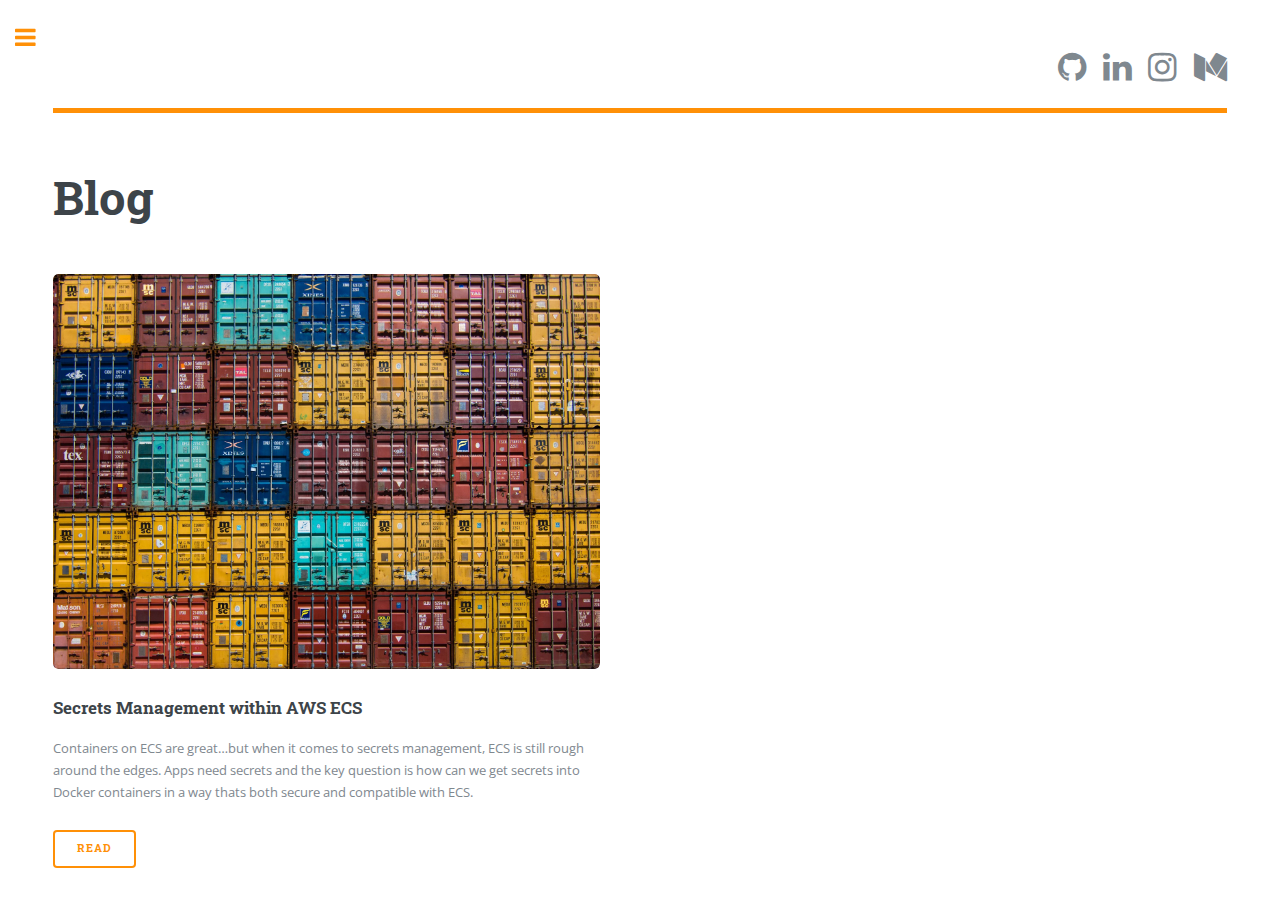
==== blog.html @ b543aa2d "New colour, new japan and albany images, need to improve experience section" ====
<!DOCTYPE HTML>

<html>
	<head>
		<title>Blog - Connor Beardsmore</title>
		<meta charset="utf-8" />
		<meta name="viewport" content="width=device-width, initial-scale=1, user-scalable=no" />
		<link rel="stylesheet" href="assets/css/main.css" />
	</head>
	<body class="is-preload">

		<!-- Wrapper -->
			<div id="wrapper">

				<!-- Main -->
					<div id="main">
						<div class="inner">

							<!-- Header -->
							<header id="header">
								<ul class="icons">
									<li><a href="https://github.com/cbeardsmore/" class="icon fa-github fa-2x"><span class="label">GitHub</span></a></li>
									<li><a href="https://www.linkedin.com/in/connorbeardsmore/" class="icon fa-linkedin fa-2x"><span class="label">LinkedIN</span></a></li>
									<li><a href="https://www.instagram.com/connorbeardsmore/" class="icon fa-instagram fa-2x"><span class="label">Instagram</span></a></li>
									<li><a href="https://medium.com/@cbeardsmore" class="icon fa-medium fa-2x"><span class="label">Medium</span></a></li>
								</ul>
							</header>

							<!-- Section -->
							<section>
								<header class="main">
									<h1>Blog</h1>
								</header>
								<div class="posts">
									<article>
										<a href="https://hackernoon.com/secrets-management-within-aws-ecs-1b6975819ccd" class="image"><img src="images/medium_ecs.jpeg" alt="" /></a>
										<h3 >Secrets Management within AWS ECS</h3>
										<p>
											Containers on ECS are great…but when it comes to secrets management, ECS is still rough around the edges. Apps need secrets and the key question is how can we get secrets into Docker containers in a way thats both secure and compatible with ECS.
										</p>
										<ul class="actions">
											<li><a href="https://hackernoon.com/secrets-management-within-aws-ecs-1b6975819ccd" class="button">Read</a></li>
										</ul>
									</article>
								</div>
							</section>
						</div>
					</div>

			<!-- Sidebar -->
					<div id="sidebar">
						<div class="inner">

							<!-- Menu -->
								<nav id="menu">
									<header class="major">
										<h2>Menu</h2>
									</header>
									<ul>
										<li><a href="index.html">Homepage</a></li>
										<li><a href="projects.html">Projects</a></li>
										<li><a href="blog.html">Blog</a></li>
								</nav>

							<!-- Section -->
								<section>
									<header class="major">
										<h2>Japan 2016</h2>
									</header>
									<div class="mini-posts">
										<article>
											<a class="image"><img src="images/japan1.jpg" alt="" /></a>
											<p><strong>嵐山、京都 </strong> <br/>Arashiyama, Kyoto</p>
										</article>
										<article>
											<a class="image"><img src="images/japan3.jpg" alt="" /></a>
											<p><strong>秋葉原、東京 </strong> <br/>Akihabara, Tokyo</p>
										</article>
										<article>
											<a class="image"><img src="images/japan2.jpg" alt="" /></a>
											<p><strong>八方尾根、白馬</strong><br/>Happo One, Hakuba</p>
										</article>
									</div>
								</section>

							<!-- Section -->
								<section>
									<header class="major">
										<h2>Get in touch</h2>
									</header>
									<ul class="contact">
										<li class="fa-envelope-o"><a href="mailto:connor.beardsmore@gmail.com">connor.beardsmore@gmail.com</a></li>
										<li class="fa-facebook-square"><a href="https://www.facebook.com/connor.beardsmore.18">connor.beardsmore.18</a></li>
									</ul>
								</section>
						</div>
					</div>
			</div>
		<!-- Scripts -->
			<script src="assets/js/jquery.min.js"></script>
			<script src="assets/js/browser.min.js"></script>
			<script src="assets/js/breakpoints.min.js"></script>
			<script src="assets/js/util.js"></script>
			<script src="assets/js/main.js"></script>

	</body>
</html>
---- assets/css/main.css ----
@import url(font-awesome.min.css);
@import url("https://fonts.googleapis.com/css?family=Open+Sans:400,600,400italic,600italic|Roboto+Slab:400,700");

html, body, div, span, applet, object,
iframe, h1, h2, h3, h4, h5, h6, p, blockquote,
pre, a, abbr, acronym, address, big, cite,
code, del, dfn, em, img, ins, kbd, q, s, samp,
small, strike, strong, sub, sup, tt, var, b,
u, i, center, dl, dt, dd, ol, ul, li, fieldset,
form, label, legend, table, caption, tbody,
tfoot, thead, tr, th, td, article, aside,
canvas, details, embed, figure, figcaption,
footer, header, hgroup, menu, nav, output, ruby,
section, summary, time, mark, audio, video {
	margin: 0;
	padding: 0;
	border: 0;
	font-size: 100%;
	font: inherit;
	vertical-align: baseline;}

article, aside, details, figcaption, figure,
footer, header, hgroup, menu, nav, section {
	display: block;}

body {
	line-height: 1;
}

ol, ul {
	list-style: none;
}

blockquote, q {
	quotes: none;
}

	blockquote:before, blockquote:after, q:before, q:after {
		content: '';
		content: none;
	}

table {
	border-collapse: collapse;
	border-spacing: 0;
}

body {
	-webkit-text-size-adjust: none;
}

mark {
	background-color: transparent;
	color: inherit;
}

input::-moz-focus-inner {
	border: 0;
	padding: 0;
}

input, select, textarea {
	-moz-appearance: none;
	-webkit-appearance: none;
	-ms-appearance: none;
	appearance: none;
}

/* Basic */

	@-ms-viewport {
		width: device-width;
	}

	body {
		-ms-overflow-style: scrollbar;
	}

	@media screen and (max-width: 480px) {

		html, body {
			min-width: 320px;
		}

	}

	html {
		box-sizing: border-box;
	}

	*, *:before, *:after {
		box-sizing: inherit;
	}

	body {
		background: #ffffff;
	}

		body.is-preload *, body.is-preload *:before, body.is-preload *:after, body.is-resizing *, body.is-resizing *:before, body.is-resizing *:after {
			-moz-animation: none !important;
			-webkit-animation: none !important;
			-ms-animation: none !important;
			animation: none !important;
			-moz-transition: none !important;
			-webkit-transition: none !important;
			-ms-transition: none !important;
			transition: none !important;
		}

/* Type */

	body, input, select, textarea {
		color: #7f888f;
		font-family: "Open Sans", sans-serif;
		font-size: 13pt;
		font-weight: 400;
		line-height: 1.65;
	}

		@media screen and (max-width: 1680px) {

			body, input, select, textarea {
				font-size: 11pt;
			}

		}

		@media screen and (max-width: 1280px) {

			body, input, select, textarea {
				font-size: 10pt;
			}

		}

		@media screen and (max-width: 360px) {

			body, input, select, textarea {
				font-size: 9pt;
			}

		}

	a {
		-moz-transition: color 0.2s ease-in-out, border-bottom-color 0.2s ease-in-out;
		-webkit-transition: color 0.2s ease-in-out, border-bottom-color 0.2s ease-in-out;
		-ms-transition: color 0.2s ease-in-out, border-bottom-color 0.2s ease-in-out;
		transition: color 0.2s ease-in-out, border-bottom-color 0.2s ease-in-out;
		border-bottom: dotted 1px;
		color: #ff9007;
		text-decoration: none;
	}

		a:hover {
			border-bottom-color: #ff9007;
			color: #ff9007 !important;
		}

			a:hover strong {
				color: inherit;
			}

	strong, b {
		color: #3d4449;
		font-weight: 600;
	}

	em, i {
		font-style: italic;
	}

	p {
		margin: 0 0 2em 0;
	}

	h1, h2, h3, h4, h5, h6 {
		color: #3d4449;
		font-family: "Roboto Slab", serif;
		font-weight: 700;
		line-height: 1.5;
		margin: 0 0 1em 0;
	}

		h1 a, h2 a, h3 a, h4 a, h5 a, h6 a {
			color: inherit;
			text-decoration: none;
			border-bottom: 0;
		}

	h1 {
		font-size: 4em;
		margin: 0 0 0.5em 0;
		line-height: 1.3;
	}

	h2 {
		font-size: 1.75em;
	}

	h3 {
		font-size: 1.25em;
	}

	h4 {
		font-size: 1.1em;
	}

	h5 {
		font-size: 0.9em;
	}

	h6 {
		font-size: 0.7em;
	}

	@media screen and (max-width: 1680px) {

		h1 {
			font-size: 3.5em;
		}

	}

	@media screen and (max-width: 980px) {

		h1 {
			font-size: 3.25em;
		}

	}

	@media screen and (max-width: 736px) {

		h1 {
			font-size: 2em;
			line-height: 1.4;
		}

		h2 {
			font-size: 1.5em;
		}

	}

	sub {
		font-size: 0.8em;
		position: relative;
		top: 0.5em;
	}

	sup {
		font-size: 0.8em;
		position: relative;
		top: -0.5em;
	}

	blockquote {
		border-left: solid 3px rgba(210, 215, 217, 0.75);
		font-style: italic;
		margin: 0 0 2em 0;
		padding: 0.5em 0 0.5em 2em;
	}

	code {
		background: rgba(230, 235, 237, 0.25);
		border-radius: 0.375em;
		border: solid 1px rgba(210, 215, 217, 0.75);
		font-family: "Courier New", monospace;
		font-size: 0.9em;
		margin: 0 0.25em;
		padding: 0.25em 0.65em;
	}

	pre {
		-webkit-overflow-scrolling: touch;
		font-family: "Courier New", monospace;
		font-size: 0.9em;
		margin: 0 0 2em 0;
	}

		pre code {
			display: block;
			line-height: 1.75;
			padding: 1em 1.5em;
			overflow-x: auto;
		}

	hr {
		border: 0;
		border-bottom: solid 1px rgba(210, 215, 217, 0.75);
		margin: 2em 0;
	}

		hr.major {
			margin: 3em 0;
		}

	.align-left {
		text-align: left;
	}

	.align-center {
		text-align: center;
	}

	.align-right {
		text-align: right;
	}

/* Row */

	.row {
		display: flex;
		flex-wrap: wrap;
		box-sizing: border-box;
		align-items: stretch;
	}

		.row > * {
			box-sizing: border-box;
		}

		.row.gtr-uniform > * > :last-child {
			margin-bottom: 0;
		}

		.row.aln-left {
			justify-content: flex-start;
		}

		.row.aln-center {
			justify-content: center;
		}

		.row.aln-right {
			justify-content: flex-end;
		}

		.row.aln-top {
			align-items: flex-start;
		}

		.row.aln-middle {
			align-items: center;
		}

		.row.aln-bottom {
			align-items: flex-end;
		}

		.row > .imp {
			order: -1;
		}

		.row > .col-1 {
			width: 8.3333333333%;
		}

		.row > .off-1 {
			margin-left: 8.3333333333%;
		}

		.row > .col-2 {
			width: 16.6666666667%;
		}

		.row > .off-2 {
			margin-left: 16.6666666667%;
		}

		.row > .col-3 {
			width: 25%;
		}

		.row > .off-3 {
			margin-left: 25%;
		}

		.row > .col-4 {
			width: 33.3333333333%;
		}

		.row > .off-4 {
			margin-left: 33.3333333333%;
		}

		.row > .col-5 {
			width: 41.6666666667%;
		}

		.row > .off-5 {
			margin-left: 41.6666666667%;
		}

		.row > .col-6 {
			width: 50%;
		}

		.row > .off-6 {
			margin-left: 50%;
		}

		.row > .col-7 {
			width: 58.3333333333%;
		}

		.row > .off-7 {
			margin-left: 58.3333333333%;
		}

		.row > .col-8 {
			width: 66.6666666667%;
		}

		.row > .off-8 {
			margin-left: 66.6666666667%;
		}

		.row > .col-9 {
			width: 75%;
		}

		.row > .off-9 {
			margin-left: 75%;
		}

		.row > .col-10 {
			width: 83.3333333333%;
		}

		.row > .off-10 {
			margin-left: 83.3333333333%;
		}

		.row > .col-11 {
			width: 91.6666666667%;
		}

		.row > .off-11 {
			margin-left: 91.6666666667%;
		}

		.row > .col-12 {
			width: 100%;
		}

		.row > .off-12 {
			margin-left: 100%;
		}

		.row.gtr-0 {
			margin-top: 0;
			margin-left: 0em;
		}

			.row.gtr-0 > * {
				padding: 0 0 0 0em;
			}

			.row.gtr-0.gtr-uniform {
				margin-top: 0em;
			}

				.row.gtr-0.gtr-uniform > * {
					padding-top: 0em;
				}

		.row.gtr-25 {
			margin-top: 0;
			margin-left: -0.375em;
		}

			.row.gtr-25 > * {
				padding: 0 0 0 0.375em;
			}

			.row.gtr-25.gtr-uniform {
				margin-top: -0.375em;
			}

				.row.gtr-25.gtr-uniform > * {
					padding-top: 0.375em;
				}

		.row.gtr-50 {
			margin-top: 0;
			margin-left: -0.75em;
		}

			.row.gtr-50 > * {
				padding: 0 0 0 0.75em;
			}

			.row.gtr-50.gtr-uniform {
				margin-top: -0.75em;
			}

				.row.gtr-50.gtr-uniform > * {
					padding-top: 0.75em;
				}

		.row {
			margin-top: 0;
			margin-left: -1.5em;
		}

			.row > * {
				padding: 0 0 0 1.5em;
			}

			.row.gtr-uniform {
				margin-top: -1.5em;
			}

				.row.gtr-uniform > * {
					padding-top: 1.5em;
				}

		.row.gtr-150 {
			margin-top: 0;
			margin-left: -2.25em;
		}

			.row.gtr-150 > * {
				padding: 0 0 0 2.25em;
			}

			.row.gtr-150.gtr-uniform {
				margin-top: -2.25em;
			}

				.row.gtr-150.gtr-uniform > * {
					padding-top: 2.25em;
				}

		.row.gtr-200 {
			margin-top: 0;
			margin-left: -3em;
		}

			.row.gtr-200 > * {
				padding: 0 0 0 3em;
			}

			.row.gtr-200.gtr-uniform {
				margin-top: -3em;
			}

				.row.gtr-200.gtr-uniform > * {
					padding-top: 3em;
				}

		@media screen and (max-width: 1680px) {

			.row {
				display: flex;
				flex-wrap: wrap;
				box-sizing: border-box;
				align-items: stretch;
			}

				.row > * {
					box-sizing: border-box;
				}

				.row.gtr-uniform > * > :last-child {
					margin-bottom: 0;
				}

				.row.aln-left {
					justify-content: flex-start;
				}

				.row.aln-center {
					justify-content: center;
				}

				.row.aln-right {
					justify-content: flex-end;
				}

				.row.aln-top {
					align-items: flex-start;
				}

				.row.aln-middle {
					align-items: center;
				}

				.row.aln-bottom {
					align-items: flex-end;
				}

				.row > .imp-xlarge {
					order: -1;
				}

				.row > .col-1-xlarge {
					width: 8.3333333333%;
				}

				.row > .off-1-xlarge {
					margin-left: 8.3333333333%;
				}

				.row > .col-2-xlarge {
					width: 16.6666666667%;
				}

				.row > .off-2-xlarge {
					margin-left: 16.6666666667%;
				}

				.row > .col-3-xlarge {
					width: 25%;
				}

				.row > .off-3-xlarge {
					margin-left: 25%;
				}

				.row > .col-4-xlarge {
					width: 33.3333333333%;
				}

				.row > .off-4-xlarge {
					margin-left: 33.3333333333%;
				}

				.row > .col-5-xlarge {
					width: 41.6666666667%;
				}

				.row > .off-5-xlarge {
					margin-left: 41.6666666667%;
				}

				.row > .col-6-xlarge {
					width: 50%;
				}

				.row > .off-6-xlarge {
					margin-left: 50%;
				}

				.row > .col-7-xlarge {
					width: 58.3333333333%;
				}

				.row > .off-7-xlarge {
					margin-left: 58.3333333333%;
				}

				.row > .col-8-xlarge {
					width: 66.6666666667%;
				}

				.row > .off-8-xlarge {
					margin-left: 66.6666666667%;
				}

				.row > .col-9-xlarge {
					width: 75%;
				}

				.row > .off-9-xlarge {
					margin-left: 75%;
				}

				.row > .col-10-xlarge {
					width: 83.3333333333%;
				}

				.row > .off-10-xlarge {
					margin-left: 83.3333333333%;
				}

				.row > .col-11-xlarge {
					width: 91.6666666667%;
				}

				.row > .off-11-xlarge {
					margin-left: 91.6666666667%;
				}

				.row > .col-12-xlarge {
					width: 100%;
				}

				.row > .off-12-xlarge {
					margin-left: 100%;
				}

				.row.gtr-0 {
					margin-top: 0;
					margin-left: 0em;
				}

					.row.gtr-0 > * {
						padding: 0 0 0 0em;
					}

					.row.gtr-0.gtr-uniform {
						margin-top: 0em;
					}

						.row.gtr-0.gtr-uniform > * {
							padding-top: 0em;
						}

				.row.gtr-25 {
					margin-top: 0;
					margin-left: -0.375em;
				}

					.row.gtr-25 > * {
						padding: 0 0 0 0.375em;
					}

					.row.gtr-25.gtr-uniform {
						margin-top: -0.375em;
					}

						.row.gtr-25.gtr-uniform > * {
							padding-top: 0.375em;
						}

				.row.gtr-50 {
					margin-top: 0;
					margin-left: -0.75em;
				}

					.row.gtr-50 > * {
						padding: 0 0 0 0.75em;
					}

					.row.gtr-50.gtr-uniform {
						margin-top: -0.75em;
					}

						.row.gtr-50.gtr-uniform > * {
							padding-top: 0.75em;
						}

				.row {
					margin-top: 0;
					margin-left: -1.5em;
				}

					.row > * {
						padding: 0 0 0 1.5em;
					}

					.row.gtr-uniform {
						margin-top: -1.5em;
					}

						.row.gtr-uniform > * {
							padding-top: 1.5em;
						}

				.row.gtr-150 {
					margin-top: 0;
					margin-left: -2.25em;
				}

					.row.gtr-150 > * {
						padding: 0 0 0 2.25em;
					}

					.row.gtr-150.gtr-uniform {
						margin-top: -2.25em;
					}

						.row.gtr-150.gtr-uniform > * {
							padding-top: 2.25em;
						}

				.row.gtr-200 {
					margin-top: 0;
					margin-left: -3em;
				}

					.row.gtr-200 > * {
						padding: 0 0 0 3em;
					}

					.row.gtr-200.gtr-uniform {
						margin-top: -3em;
					}

						.row.gtr-200.gtr-uniform > * {
							padding-top: 3em;
						}

		}

		@media screen and (max-width: 1280px) {

			.row {
				display: flex;
				flex-wrap: wrap;
				box-sizing: border-box;
				align-items: stretch;
			}

				.row > * {
					box-sizing: border-box;
				}

				.row.gtr-uniform > * > :last-child {
					margin-bottom: 0;
				}

				.row.aln-left {
					justify-content: flex-start;
				}

				.row.aln-center {
					justify-content: center;
				}

				.row.aln-right {
					justify-content: flex-end;
				}

				.row.aln-top {
					align-items: flex-start;
				}

				.row.aln-middle {
					align-items: center;
				}

				.row.aln-bottom {
					align-items: flex-end;
				}

				.row > .imp-large {
					order: -1;
				}

				.row > .col-1-large {
					width: 8.3333333333%;
				}

				.row > .off-1-large {
					margin-left: 8.3333333333%;
				}

				.row > .col-2-large {
					width: 16.6666666667%;
				}

				.row > .off-2-large {
					margin-left: 16.6666666667%;
				}

				.row > .col-3-large {
					width: 25%;
				}

				.row > .off-3-large {
					margin-left: 25%;
				}

				.row > .col-4-large {
					width: 33.3333333333%;
				}

				.row > .off-4-large {
					margin-left: 33.3333333333%;
				}

				.row > .col-5-large {
					width: 41.6666666667%;
				}

				.row > .off-5-large {
					margin-left: 41.6666666667%;
				}

				.row > .col-6-large {
					width: 50%;
				}

				.row > .off-6-large {
					margin-left: 50%;
				}

				.row > .col-7-large {
					width: 58.3333333333%;
				}

				.row > .off-7-large {
					margin-left: 58.3333333333%;
				}

				.row > .col-8-large {
					width: 66.6666666667%;
				}

				.row > .off-8-large {
					margin-left: 66.6666666667%;
				}

				.row > .col-9-large {
					width: 75%;
				}

				.row > .off-9-large {
					margin-left: 75%;
				}

				.row > .col-10-large {
					width: 83.3333333333%;
				}

				.row > .off-10-large {
					margin-left: 83.3333333333%;
				}

				.row > .col-11-large {
					width: 91.6666666667%;
				}

				.row > .off-11-large {
					margin-left: 91.6666666667%;
				}

				.row > .col-12-large {
					width: 100%;
				}

				.row > .off-12-large {
					margin-left: 100%;
				}

				.row.gtr-0 {
					margin-top: 0;
					margin-left: 0em;
				}

					.row.gtr-0 > * {
						padding: 0 0 0 0em;
					}

					.row.gtr-0.gtr-uniform {
						margin-top: 0em;
					}

						.row.gtr-0.gtr-uniform > * {
							padding-top: 0em;
						}

				.row.gtr-25 {
					margin-top: 0;
					margin-left: -0.375em;
				}

					.row.gtr-25 > * {
						padding: 0 0 0 0.375em;
					}

					.row.gtr-25.gtr-uniform {
						margin-top: -0.375em;
					}

						.row.gtr-25.gtr-uniform > * {
							padding-top: 0.375em;
						}

				.row.gtr-50 {
					margin-top: 0;
					margin-left: -0.75em;
				}

					.row.gtr-50 > * {
						padding: 0 0 0 0.75em;
					}

					.row.gtr-50.gtr-uniform {
						margin-top: -0.75em;
					}

						.row.gtr-50.gtr-uniform > * {
							padding-top: 0.75em;
						}

				.row {
					margin-top: 0;
					margin-left: -1.5em;
				}

					.row > * {
						padding: 0 0 0 1.5em;
					}

					.row.gtr-uniform {
						margin-top: -1.5em;
					}

						.row.gtr-uniform > * {
							padding-top: 1.5em;
						}

				.row.gtr-150 {
					margin-top: 0;
					margin-left: -2.25em;
				}

					.row.gtr-150 > * {
						padding: 0 0 0 2.25em;
					}

					.row.gtr-150.gtr-uniform {
						margin-top: -2.25em;
					}

						.row.gtr-150.gtr-uniform > * {
							padding-top: 2.25em;
						}

				.row.gtr-200 {
					margin-top: 0;
					margin-left: -3em;
				}

					.row.gtr-200 > * {
						padding: 0 0 0 3em;
					}

					.row.gtr-200.gtr-uniform {
						margin-top: -3em;
					}

						.row.gtr-200.gtr-uniform > * {
							padding-top: 3em;
						}

		}

		@media screen and (max-width: 980px) {

			.row {
				display: flex;
				flex-wrap: wrap;
				box-sizing: border-box;
				align-items: stretch;
			}

				.row > * {
					box-sizing: border-box;
				}

				.row.gtr-uniform > * > :last-child {
					margin-bottom: 0;
				}

				.row.aln-left {
					justify-content: flex-start;
				}

				.row.aln-center {
					justify-content: center;
				}

				.row.aln-right {
					justify-content: flex-end;
				}

				.row.aln-top {
					align-items: flex-start;
				}

				.row.aln-middle {
					align-items: center;
				}

				.row.aln-bottom {
					align-items: flex-end;
				}

				.row > .imp-medium {
					order: -1;
				}

				.row > .col-1-medium {
					width: 8.3333333333%;
				}

				.row > .off-1-medium {
					margin-left: 8.3333333333%;
				}

				.row > .col-2-medium {
					width: 16.6666666667%;
				}

				.row > .off-2-medium {
					margin-left: 16.6666666667%;
				}

				.row > .col-3-medium {
					width: 25%;
				}

				.row > .off-3-medium {
					margin-left: 25%;
				}

				.row > .col-4-medium {
					width: 33.3333333333%;
				}

				.row > .off-4-medium {
					margin-left: 33.3333333333%;
				}

				.row > .col-5-medium {
					width: 41.6666666667%;
				}

				.row > .off-5-medium {
					margin-left: 41.6666666667%;
				}

				.row > .col-6-medium {
					width: 50%;
				}

				.row > .off-6-medium {
					margin-left: 50%;
				}

				.row > .col-7-medium {
					width: 58.3333333333%;
				}

				.row > .off-7-medium {
					margin-left: 58.3333333333%;
				}

				.row > .col-8-medium {
					width: 66.6666666667%;
				}

				.row > .off-8-medium {
					margin-left: 66.6666666667%;
				}

				.row > .col-9-medium {
					width: 75%;
				}

				.row > .off-9-medium {
					margin-left: 75%;
				}

				.row > .col-10-medium {
					width: 83.3333333333%;
				}

				.row > .off-10-medium {
					margin-left: 83.3333333333%;
				}

				.row > .col-11-medium {
					width: 91.6666666667%;
				}

				.row > .off-11-medium {
					margin-left: 91.6666666667%;
				}

				.row > .col-12-medium {
					width: 100%;
				}

				.row > .off-12-medium {
					margin-left: 100%;
				}

				.row.gtr-0 {
					margin-top: 0;
					margin-left: 0em;
				}

					.row.gtr-0 > * {
						padding: 0 0 0 0em;
					}

					.row.gtr-0.gtr-uniform {
						margin-top: 0em;
					}

						.row.gtr-0.gtr-uniform > * {
							padding-top: 0em;
						}

				.row.gtr-25 {
					margin-top: 0;
					margin-left: -0.375em;
				}

					.row.gtr-25 > * {
						padding: 0 0 0 0.375em;
					}

					.row.gtr-25.gtr-uniform {
						margin-top: -0.375em;
					}

						.row.gtr-25.gtr-uniform > * {
							padding-top: 0.375em;
						}

				.row.gtr-50 {
					margin-top: 0;
					margin-left: -0.75em;
				}

					.row.gtr-50 > * {
						padding: 0 0 0 0.75em;
					}

					.row.gtr-50.gtr-uniform {
						margin-top: -0.75em;
					}

						.row.gtr-50.gtr-uniform > * {
							padding-top: 0.75em;
						}

				.row {
					margin-top: 0;
					margin-left: -1.5em;
				}

					.row > * {
						padding: 0 0 0 1.5em;
					}

					.row.gtr-uniform {
						margin-top: -1.5em;
					}

						.row.gtr-uniform > * {
							padding-top: 1.5em;
						}

				.row.gtr-150 {
					margin-top: 0;
					margin-left: -2.25em;
				}

					.row.gtr-150 > * {
						padding: 0 0 0 2.25em;
					}

					.row.gtr-150.gtr-uniform {
						margin-top: -2.25em;
					}

						.row.gtr-150.gtr-uniform > * {
							padding-top: 2.25em;
						}

				.row.gtr-200 {
					margin-top: 0;
					margin-left: -3em;
				}

					.row.gtr-200 > * {
						padding: 0 0 0 3em;
					}

					.row.gtr-200.gtr-uniform {
						margin-top: -3em;
					}

						.row.gtr-200.gtr-uniform > * {
							padding-top: 3em;
						}

		}

		@media screen and (max-width: 736px) {

			.row {
				display: flex;
				flex-wrap: wrap;
				box-sizing: border-box;
				align-items: stretch;
			}

				.row > * {
					box-sizing: border-box;
				}

				.row.gtr-uniform > * > :last-child {
					margin-bottom: 0;
				}

				.row.aln-left {
					justify-content: flex-start;
				}

				.row.aln-center {
					justify-content: center;
				}

				.row.aln-right {
					justify-content: flex-end;
				}

				.row.aln-top {
					align-items: flex-start;
				}

				.row.aln-middle {
					align-items: center;
				}

				.row.aln-bottom {
					align-items: flex-end;
				}

				.row > .imp-small {
					order: -1;
				}

				.row > .col-1-small {
					width: 8.3333333333%;
				}

				.row > .off-1-small {
					margin-left: 8.3333333333%;
				}

				.row > .col-2-small {
					width: 16.6666666667%;
				}

				.row > .off-2-small {
					margin-left: 16.6666666667%;
				}

				.row > .col-3-small {
					width: 25%;
				}

				.row > .off-3-small {
					margin-left: 25%;
				}

				.row > .col-4-small {
					width: 33.3333333333%;
				}

				.row > .off-4-small {
					margin-left: 33.3333333333%;
				}

				.row > .col-5-small {
					width: 41.6666666667%;
				}

				.row > .off-5-small {
					margin-left: 41.6666666667%;
				}

				.row > .col-6-small {
					width: 50%;
				}

				.row > .off-6-small {
					margin-left: 50%;
				}

				.row > .col-7-small {
					width: 58.3333333333%;
				}

				.row > .off-7-small {
					margin-left: 58.3333333333%;
				}

				.row > .col-8-small {
					width: 66.6666666667%;
				}

				.row > .off-8-small {
					margin-left: 66.6666666667%;
				}

				.row > .col-9-small {
					width: 75%;
				}

				.row > .off-9-small {
					margin-left: 75%;
				}

				.row > .col-10-small {
					width: 83.3333333333%;
				}

				.row > .off-10-small {
					margin-left: 83.3333333333%;
				}

				.row > .col-11-small {
					width: 91.6666666667%;
				}

				.row > .off-11-small {
					margin-left: 91.6666666667%;
				}

				.row > .col-12-small {
					width: 100%;
				}

				.row > .off-12-small {
					margin-left: 100%;
				}

				.row.gtr-0 {
					margin-top: 0;
					margin-left: 0em;
				}

					.row.gtr-0 > * {
						padding: 0 0 0 0em;
					}

					.row.gtr-0.gtr-uniform {
						margin-top: 0em;
					}

						.row.gtr-0.gtr-uniform > * {
							padding-top: 0em;
						}

				.row.gtr-25 {
					margin-top: 0;
					margin-left: -0.375em;
				}

					.row.gtr-25 > * {
						padding: 0 0 0 0.375em;
					}

					.row.gtr-25.gtr-uniform {
						margin-top: -0.375em;
					}

						.row.gtr-25.gtr-uniform > * {
							padding-top: 0.375em;
						}

				.row.gtr-50 {
					margin-top: 0;
					margin-left: -0.75em;
				}

					.row.gtr-50 > * {
						padding: 0 0 0 0.75em;
					}

					.row.gtr-50.gtr-uniform {
						margin-top: -0.75em;
					}

						.row.gtr-50.gtr-uniform > * {
							padding-top: 0.75em;
						}

				.row {
					margin-top: 0;
					margin-left: -1.5em;
				}

					.row > * {
						padding: 0 0 0 1.5em;
					}

					.row.gtr-uniform {
						margin-top: -1.5em;
					}

						.row.gtr-uniform > * {
							padding-top: 1.5em;
						}

				.row.gtr-150 {
					margin-top: 0;
					margin-left: -2.25em;
				}

					.row.gtr-150 > * {
						padding: 0 0 0 2.25em;
					}

					.row.gtr-150.gtr-uniform {
						margin-top: -2.25em;
					}

						.row.gtr-150.gtr-uniform > * {
							padding-top: 2.25em;
						}

				.row.gtr-200 {
					margin-top: 0;
					margin-left: -3em;
				}

					.row.gtr-200 > * {
						padding: 0 0 0 3em;
					}

					.row.gtr-200.gtr-uniform {
						margin-top: -3em;
					}

						.row.gtr-200.gtr-uniform > * {
							padding-top: 3em;
						}

		}

		@media screen and (max-width: 480px) {

			.row {
				display: flex;
				flex-wrap: wrap;
				box-sizing: border-box;
				align-items: stretch;
			}

				.row > * {
					box-sizing: border-box;
				}

				.row.gtr-uniform > * > :last-child {
					margin-bottom: 0;
				}

				.row.aln-left {
					justify-content: flex-start;
				}

				.row.aln-center {
					justify-content: center;
				}

				.row.aln-right {
					justify-content: flex-end;
				}

				.row.aln-top {
					align-items: flex-start;
				}

				.row.aln-middle {
					align-items: center;
				}

				.row.aln-bottom {
					align-items: flex-end;
				}

				.row > .imp-xsmall {
					order: -1;
				}

				.row > .col-1-xsmall {
					width: 8.3333333333%;
				}

				.row > .off-1-xsmall {
					margin-left: 8.3333333333%;
				}

				.row > .col-2-xsmall {
					width: 16.6666666667%;
				}

				.row > .off-2-xsmall {
					margin-left: 16.6666666667%;
				}

				.row > .col-3-xsmall {
					width: 25%;
				}

				.row > .off-3-xsmall {
					margin-left: 25%;
				}

				.row > .col-4-xsmall {
					width: 33.3333333333%;
				}

				.row > .off-4-xsmall {
					margin-left: 33.3333333333%;
				}

				.row > .col-5-xsmall {
					width: 41.6666666667%;
				}

				.row > .off-5-xsmall {
					margin-left: 41.6666666667%;
				}

				.row > .col-6-xsmall {
					width: 50%;
				}

				.row > .off-6-xsmall {
					margin-left: 50%;
				}

				.row > .col-7-xsmall {
					width: 58.3333333333%;
				}

				.row > .off-7-xsmall {
					margin-left: 58.3333333333%;
				}

				.row > .col-8-xsmall {
					width: 66.6666666667%;
				}

				.row > .off-8-xsmall {
					margin-left: 66.6666666667%;
				}

				.row > .col-9-xsmall {
					width: 75%;
				}

				.row > .off-9-xsmall {
					margin-left: 75%;
				}

				.row > .col-10-xsmall {
					width: 83.3333333333%;
				}

				.row > .off-10-xsmall {
					margin-left: 83.3333333333%;
				}

				.row > .col-11-xsmall {
					width: 91.6666666667%;
				}

				.row > .off-11-xsmall {
					margin-left: 91.6666666667%;
				}

				.row > .col-12-xsmall {
					width: 100%;
				}

				.row > .off-12-xsmall {
					margin-left: 100%;
				}

				.row.gtr-0 {
					margin-top: 0;
					margin-left: 0em;
				}

					.row.gtr-0 > * {
						padding: 0 0 0 0em;
					}

					.row.gtr-0.gtr-uniform {
						margin-top: 0em;
					}

						.row.gtr-0.gtr-uniform > * {
							padding-top: 0em;
						}

				.row.gtr-25 {
					margin-top: 0;
					margin-left: -0.375em;
				}

					.row.gtr-25 > * {
						padding: 0 0 0 0.375em;
					}

					.row.gtr-25.gtr-uniform {
						margin-top: -0.375em;
					}

						.row.gtr-25.gtr-uniform > * {
							padding-top: 0.375em;
						}

				.row.gtr-50 {
					margin-top: 0;
					margin-left: -0.75em;
				}

					.row.gtr-50 > * {
						padding: 0 0 0 0.75em;
					}

					.row.gtr-50.gtr-uniform {
						margin-top: -0.75em;
					}

						.row.gtr-50.gtr-uniform > * {
							padding-top: 0.75em;
						}

				.row {
					margin-top: 0;
					margin-left: -1.5em;
				}

					.row > * {
						padding: 0 0 0 1.5em;
					}

					.row.gtr-uniform {
						margin-top: -1.5em;
					}

						.row.gtr-uniform > * {
							padding-top: 1.5em;
						}

				.row.gtr-150 {
					margin-top: 0;
					margin-left: -2.25em;
				}

					.row.gtr-150 > * {
						padding: 0 0 0 2.25em;
					}

					.row.gtr-150.gtr-uniform {
						margin-top: -2.25em;
					}

						.row.gtr-150.gtr-uniform > * {
							padding-top: 2.25em;
						}

				.row.gtr-200 {
					margin-top: 0;
					margin-left: -3em;
				}

					.row.gtr-200 > * {
						padding: 0 0 0 3em;
					}

					.row.gtr-200.gtr-uniform {
						margin-top: -3em;
					}

						.row.gtr-200.gtr-uniform > * {
							padding-top: 3em;
						}

		}

/* Section/Article */

	section.special, article.special {
		text-align: center;
	}

	header p {
		font-family: "Roboto Slab", serif;
		font-size: 1em;
		font-weight: 400;
		letter-spacing: 0.075em;
		margin-top: -0.5em;
		text-transform: uppercase;
	}

	header.major > :last-child {
		border-bottom: solid 3px #ff9007;
		display: inline-block;
		margin: 0 0 2em 0;
		padding: 0 0.75em 0.5em 0;
	}

	header.main > :last-child {
		margin: 0 0 1em 0;
	}

/* Box */

	.box {
		border-radius: 0.375em;
		border: solid 1px rgba(210, 215, 217, 0.75);
		margin-bottom: 2em;
		padding: 1.5em;
	}

		.box > :last-child,
		.box > :last-child > :last-child,
		.box > :last-child > :last-child > :last-child {
			margin-bottom: 0;
		}

		.box.alt {
			border: 0;
			border-radius: 0;
			padding: 0;
		}

/* Icon */

	.icon {
		text-decoration: none;
		border-bottom: none;
		position: relative;
	}

		.icon:before {
			-moz-osx-font-smoothing: grayscale;
			-webkit-font-smoothing: antialiased;
			font-family: FontAwesome;
			font-style: normal;
			font-weight: normal;
			text-transform: none !important;
		}

		.icon > .label {
			display: none;
		}

/* Image */

	.image {
		border-radius: 0.375em;
		border: 0;
		display: inline-block;
		position: relative;
	}

		.image img {
			border-radius: 0.375em;
			display: block;
		}

		.image.left, .image.right {
			max-width: 40%;
		}

			.image.left img, .image.right img {
				width: 100%;
			}

		.image.left {
			float: left;
			padding: 0 1.5em 1em 0;
			top: 0.25em;
		}

		.image.right {
			float: right;
			padding: 0 0 1em 1.5em;
			top: 0.25em;
		}

		.image.fit {
			display: block;
			margin: 0 0 2em 0;
			width: 100%;
		}

			.image.fit img {
				width: 100%;
			}

		.image.main {
			display: block;
			margin: 0 0 3em 0;
			width: 100%;
		}

			.image.main img {
				width: 100%;
			}

	a.image {
		overflow: hidden;
	}

		a.image img {
			-moz-transition: -moz-transform 0.2s ease;
			-webkit-transition: -webkit-transform 0.2s ease;
			-ms-transition: -ms-transform 0.2s ease;
			transition: transform 0.2s ease;
		}

		a.image:hover img {
			-moz-transform: scale(1.075);
			-webkit-transform: scale(1.075);
			-ms-transform: scale(1.075);
			transform: scale(1.075);
		}

/* List */

	ol {
		list-style: decimal;
		margin: 0 0 2em 0;
		padding-left: 1.25em;
	}

		ol li {
			padding-left: 0.25em;
		}

	ul {
		list-style: disc;
		margin: 0 0 2em 0;
		padding-left: 1em;
	}

		ul li {
			padding-left: 0.5em;
		}

		ul.alt {
			list-style: none;
			padding-left: 0;
		}

			ul.alt li {
				border-top: solid 1px rgba(210, 215, 217, 0.75);
				padding: 0.5em 0;
			}

				ul.alt li:first-child {
					border-top: 0;
					padding-top: 0;
				}

	dl {
		margin: 0 0 2em 0;
	}

		dl dt {
			display: block;
			font-weight: 600;
			margin: 0 0 1em 0;
		}

		dl dd {
			margin-left: 2em;
		}

/* Actions */

	ul.actions {
		display: -moz-flex;
		display: -webkit-flex;
		display: -ms-flex;
		display: flex;
		cursor: default;
		list-style: none;
		margin-left: -1em;
		padding-left: 0;
	}

		ul.actions li {
			padding: 0 0 0 1em;
			vertical-align: middle;
		}

		ul.actions.special {
			-moz-justify-content: center;
			-webkit-justify-content: center;
			-ms-justify-content: center;
			justify-content: center;
			width: 100%;
			margin-left: 0;
		}

			ul.actions.special li:first-child {
				padding-left: 0;
			}

		ul.actions.stacked {
			-moz-flex-direction: column;
			-webkit-flex-direction: column;
			-ms-flex-direction: column;
			flex-direction: column;
			margin-left: 0;
		}

			ul.actions.stacked li {
				padding: 1.3em 0 0 0;
			}

				ul.actions.stacked li:first-child {
					padding-top: 0;
				}

		ul.actions.fit {
			width: calc(100% + 1em);
		}

			ul.actions.fit li {
				-moz-flex-grow: 1;
				-webkit-flex-grow: 1;
				-ms-flex-grow: 1;
				flex-grow: 1;
				-moz-flex-shrink: 1;
				-webkit-flex-shrink: 1;
				-ms-flex-shrink: 1;
				flex-shrink: 1;
				width: 100%;
			}

				ul.actions.fit li > * {
					width: 100%;
				}

			ul.actions.fit.stacked {
				width: 100%;
			}

/* Icons */

	ul.icons {
		cursor: default;
		list-style: none;
		padding-left: 0;
	}

		ul.icons li {
			display: inline-block;
			padding: 0 1em 0 0;
		}

			ul.icons li:last-child {
				padding-right: 0;
			}

			ul.icons li .icon {
				color: inherit;
			}

				ul.icons li .icon:before {
					font-size: 1.25em;
				}

/* Contact */

	ul.contact {
		list-style: none;
		padding: 0;
	}

		ul.contact li {
			text-decoration: none;
			border-top: solid 1px rgba(210, 215, 217, 0.75);
			margin: 1.5em 0 0 0;
			padding: 1.5em 0 0 3em;
			position: relative;
		}

			ul.contact li:before {
				-moz-osx-font-smoothing: grayscale;
				-webkit-font-smoothing: antialiased;
				font-family: FontAwesome;
				font-style: normal;
				font-weight: normal;
				text-transform: none !important;
			}

			ul.contact li:before {
				color: #ff9007;
				display: inline-block;
				font-size: 1.5em;
				height: 1.125em;
				left: 0;
				line-height: 1.125em;
				position: absolute;
				text-align: center;
				top: 1em;
				width: 1.5em;
			}

			ul.contact li:first-child {
				border-top: 0;
				margin-top: 0;
				padding-top: 0;
			}

				ul.contact li:first-child:before {
					top: 0;
				}

			ul.contact li a {
				color: inherit;
			}

/* Pagination */

	ul.pagination {
		cursor: default;
		list-style: none;
		padding-left: 0;
	}

		ul.pagination li {
			display: inline-block;
			padding-left: 0;
			vertical-align: middle;
		}

			ul.pagination li > .page {
				-moz-transition: background-color 0.2s ease-in-out, color 0.2s ease-in-out;
				-webkit-transition: background-color 0.2s ease-in-out, color 0.2s ease-in-out;
				-ms-transition: background-color 0.2s ease-in-out, color 0.2s ease-in-out;
				transition: background-color 0.2s ease-in-out, color 0.2s ease-in-out;
				border-bottom: 0;
				border-radius: 0.375em;
				display: inline-block;
				font-size: 0.8em;
				font-weight: 600;
				height: 2em;
				line-height: 2em;
				margin: 0 0.125em;
				min-width: 2em;
				padding: 0 0.5em;
				text-align: center;
			}

				ul.pagination li > .page.active {
					background-color: #ff9007;
					color: #ffffff !important;
				}

					ul.pagination li > .page.active:hover {
						background-color: #f67878;
					}

					ul.pagination li > .page.active:active {
						background-color: #f45c5c;
					}

			ul.pagination li:first-child {
				padding-right: 0.75em;
			}

			ul.pagination li:last-child {
				padding-left: 0.75em;
			}

		@media screen and (max-width: 480px) {

			ul.pagination li:nth-child(n+2):nth-last-child(n+2) {
				display: none;
			}

			ul.pagination li:first-child {
				padding-right: 0;
			}

		}

/* Table */

	.table-wrapper {
		-webkit-overflow-scrolling: touch;
		overflow-x: auto;
	}

	table {
		margin: 0 0 2em 0;
		width: 100%;
	}

		table tbody tr {
			border: solid 1px rgba(210, 215, 217, 0.75);
			border-left: 0;
			border-right: 0;
		}

			table tbody tr:nth-child(2n + 1) {
				background-color: rgba(230, 235, 237, 0.25);
			}

		table td {
			padding: 0.75em 0.75em;
		}

		table th {
			color: #3d4449;
			font-size: 0.9em;
			font-weight: 600;
			padding: 0 0.75em 0.75em 0.75em;
			text-align: left;
		}

		table thead {
			border-bottom: solid 2px rgba(210, 215, 217, 0.75);
		}

		table tfoot {
			border-top: solid 2px rgba(210, 215, 217, 0.75);
		}

		table.alt {
			border-collapse: separate;
		}

			table.alt tbody tr td {
				border: solid 1px rgba(210, 215, 217, 0.75);
				border-left-width: 0;
				border-top-width: 0;
			}

				table.alt tbody tr td:first-child {
					border-left-width: 1px;
				}

			table.alt tbody tr:first-child td {
				border-top-width: 1px;
			}

			table.alt thead {
				border-bottom: 0;
			}

			table.alt tfoot {
				border-top: 0;
			}

/* Button */

	input[type="submit"],
	input[type="reset"],
	input[type="button"],
	button,
	.button {
		-moz-appearance: none;
		-webkit-appearance: none;
		-ms-appearance: none;
		appearance: none;
		-moz-transition: background-color 0.2s ease-in-out, color 0.2s ease-in-out;
		-webkit-transition: background-color 0.2s ease-in-out, color 0.2s ease-in-out;
		-ms-transition: background-color 0.2s ease-in-out, color 0.2s ease-in-out;
		transition: background-color 0.2s ease-in-out, color 0.2s ease-in-out;
		background-color: transparent;
		border-radius: 0.375em;
		border: 0;
		box-shadow: inset 0 0 0 2px #ff9007;
		color: #ff9007 !important;
		cursor: pointer;
		display: inline-block;
		font-family: "Roboto Slab", serif;
		font-size: 0.8em;
		font-weight: 700;
		height: 3.5em;
		letter-spacing: 0.075em;
		line-height: 3.5em;
		padding: 0 2.25em;
		text-align: center;
		text-decoration: none;
		text-transform: uppercase;
		white-space: nowrap;
	}

		input[type="submit"]:hover,
		input[type="reset"]:hover,
		input[type="button"]:hover,
		button:hover,
		.button:hover {
			background-color: rgba(245, 106, 106, 0.05);
		}

		input[type="submit"]:active,
		input[type="reset"]:active,
		input[type="button"]:active,
		button:active,
		.button:active {
			background-color: rgba(245, 106, 106, 0.15);
		}

		input[type="submit"].icon:before,
		input[type="reset"].icon:before,
		input[type="button"].icon:before,
		button.icon:before,
		.button.icon:before {
			margin-right: 0.5em;
		}

		input[type="submit"].fit,
		input[type="reset"].fit,
		input[type="button"].fit,
		button.fit,
		.button.fit {
			width: 100%;
		}

		input[type="submit"].small,
		input[type="reset"].small,
		input[type="button"].small,
		button.small,
		.button.small {
			font-size: 0.6em;
		}

		input[type="submit"].large,
		input[type="reset"].large,
		input[type="button"].large,
		button.large,
		.button.large {
			font-size: 1em;
			height: 3.65em;
			line-height: 3.65em;
		}

		input[type="submit"].primary,
		input[type="reset"].primary,
		input[type="button"].primary,
		button.primary,
		.button.primary {
			background-color: #ff9007;
			box-shadow: none;
			color: #ffffff !important;
		}

			input[type="submit"].primary:hover,
			input[type="reset"].primary:hover,
			input[type="button"].primary:hover,
			button.primary:hover,
			.button.primary:hover {
				background-color: #f67878;
			}

			input[type="submit"].primary:active,
			input[type="reset"].primary:active,
			input[type="button"].primary:active,
			button.primary:active,
			.button.primary:active {
				background-color: #f45c5c;
			}

		input[type="submit"].disabled, input[type="submit"]:disabled,
		input[type="reset"].disabled,
		input[type="reset"]:disabled,
		input[type="button"].disabled,
		input[type="button"]:disabled,
		button.disabled,
		button:disabled,
		.button.disabled,
		.button:disabled {
			pointer-events: none;
			opacity: 0.25;
		}

/* Mini Posts */

	.mini-posts article {
		border-top: solid 1px rgba(210, 215, 217, 0.75);
		margin-top: 2em;
		padding-top: 2em;
	}

		.mini-posts article .image {
			display: block;
			margin: 0 0 1.5em 0;
		}

			.mini-posts article .image img {
				display: block;
				width: 100%;
			}

		.mini-posts article:first-child {
			border-top: 0;
			margin-top: 0;
			padding-top: 0;
		}

/* Features */

	.features {
		display: -moz-flex;
		display: -webkit-flex;
		display: -ms-flex;
		display: flex;
		-moz-flex-wrap: wrap;
		-webkit-flex-wrap: wrap;
		-ms-flex-wrap: wrap;
		flex-wrap: wrap;
		margin: 0 0 2em -3em;
		width: calc(100% + 3em);
	}

		.features h3 {
			margin: 0 0 0 0;
		}

		.features article {
			-moz-align-items: center;
			-webkit-align-items: center;
			-ms-align-items: center;
			align-items: center;
			display: -moz-flex;
			display: -webkit-flex;
			display: -ms-flex;
			display: flex;
			margin: 0 0 3em 3em;
			position: relative;
			width: calc(100% - 3em);
		}

			.features article .icon {
				-moz-flex-grow: 0;
				-webkit-flex-grow: 0;
				-ms-flex-grow: 0;
				flex-grow: 0;
				-moz-flex-shrink: 0;
				-webkit-flex-shrink: 0;
				-ms-flex-shrink: 0;
				flex-shrink: 0;
				display: block;
				height: 10em;
				line-height: 10em;
				margin: 0 2em 0 0;
				text-align: center;
				width: 10em;
			}

			.features article .content {
				-moz-flex-grow: 1;
				-webkit-flex-grow: 1;
				-ms-flex-grow: 1;
				flex-grow: 1;
				-moz-flex-shrink: 1;
				-webkit-flex-shrink: 1;
				-ms-flex-shrink: 1;
				flex-shrink: 1;
				width: 100%;
			}

		@media screen and (max-width: 980px) {

			.features {
				margin: 0 0 2em 0;
				width: 100%;
			}

				.features article {
					margin: 0 0 3em 0;
					width: 100%;
				}

					.features article:nth-child(2n - 1) {
						margin-right: 0;
					}


					.features article:nth-last-child(1), .features article:nth-last-child(2) {
						margin-bottom: 3em;
					}

					.features article:last-child {
						margin-bottom: 0;
					}

					.features article .icon {
						height: 8em;
						line-height: 8em;
						width: 8em;
					}
		}

		@media screen and (max-width: 480px) {

			.features article {
				-moz-flex-direction: column;
				-webkit-flex-direction: column;
				-ms-flex-direction: column;
				flex-direction: column;
				-moz-align-items: -moz-flex-start;
				-webkit-align-items: -webkit-flex-start;
				-ms-align-items: -ms-flex-start;
				align-items: flex-start;
			}

				.features article .icon {
					height: 6em;
					line-height: 6em;
					margin: 0 0 1.5em 0;
					width: 6em;
				}
		}

/* Posts */

	.posts {
		display: -moz-flex;
		display: -webkit-flex;
		display: -ms-flex;
		display: flex;
		-moz-flex-wrap: wrap;
		-webkit-flex-wrap: wrap;
		-ms-flex-wrap: wrap;
		flex-wrap: wrap;
		margin: 0 0 2em -6em;
		width: calc(100% + 6em);
	}

		.posts article {
			-moz-flex-grow: 0;
			-webkit-flex-grow: 0;
			-ms-flex-grow: 0;
			flex-grow: 0;
			-moz-flex-shrink: 1;
			-webkit-flex-shrink: 1;
			-ms-flex-shrink: 1;
			flex-shrink: 1;
			margin: 0 0 6em 6em;
			position: relative;
			width: calc(33.3333333333% - 6em);
		}

			.posts article:before {
				background: rgba(210, 215, 217, 0.75);
				content: '';
				display: block;
				height: calc(100% + 6em);
				left: -3em;
				position: absolute;
				top: 0;
				width: 1px;
			}

			.posts article:after {
				background: rgba(210, 215, 217, 0.75);
				bottom: -3em;
				content: '';
				display: block;
				height: 1px;
				position: absolute;
				right: 0;
				width: calc(100% + 6em);
			}

			.posts article > :last-child {
				margin-bottom: 0;
			}

			.posts article .image {
				display: block;
				margin: 0 0 2em 0;
			}

				.posts article .image img {
					display: block;
					width: 100%;
				}

		@media screen and (min-width: 1681px) {

			.posts article:nth-child(3n + 1):before {
				display: none;
			}

			.posts article:nth-child(3n + 1):after {
				width: 100%;
			}

			.posts article:nth-last-child(1), .posts article:nth-last-child(2), .posts article:nth-last-child(3) {
				margin-bottom: 0;
			}

				.posts article:nth-last-child(1):before, .posts article:nth-last-child(2):before, .posts article:nth-last-child(3):before {
					height: 100%;
				}

				.posts article:nth-last-child(1):after, .posts article:nth-last-child(2):after, .posts article:nth-last-child(3):after {
					display: none;
				}

		}

		@media screen and (max-width: 1680px) {

			.posts article {
				width: calc(50% - 6em);
			}

				.posts article:nth-last-child(3) {
					margin-bottom: 6em;
				}

		}

		@media screen and (min-width: 481px) and (max-width: 1680px) {

			.posts article:nth-child(2n + 1):before {
				display: none;
			}

			.posts article:nth-child(2n + 1):after {
				width: 100%;
			}

			.posts article:nth-last-child(1), .posts article:nth-last-child(2) {
				margin-bottom: 0;
			}

				.posts article:nth-last-child(1):before, .posts article:nth-last-child(2):before {
					height: 100%;
				}

				.posts article:nth-last-child(1):after, .posts article:nth-last-child(2):after {
					display: none;
				}

		}

		@media screen and (max-width: 736px) {

			.posts {
				margin: 0 0 2em -4.5em;
				width: calc(100% + 4.5em);
			}

				.posts article {
					margin: 0 0 4.5em 4.5em;
					width: calc(50% - 4.5em);
				}

					.posts article:before {
						height: calc(100% + 4.5em);
						left: -2.25em;
					}

					.posts article:after {
						bottom: -2.25em;
						width: calc(100% + 4.5em);
					}

					.posts article:nth-last-child(3) {
						margin-bottom: 4.5em;
					}

		}

		@media screen and (max-width: 480px) {

			.posts {
				margin: 0 0 2em 0;
				width: 100%;
			}

				.posts article {
					margin: 0 0 4.5em 0;
					width: 100%;
				}

					.posts article:before {
						display: none;
					}

					.posts article:after {
						width: 100%;
					}

					.posts article:last-child {
						margin-bottom: 0;
					}

						.posts article:last-child:after {
							display: none;
						}

		}

/* Wrapper */

	#wrapper {
		display: -moz-flex;
		display: -webkit-flex;
		display: -ms-flex;
		display: flex;
		-moz-flex-direction: row-reverse;
		-webkit-flex-direction: row-reverse;
		-ms-flex-direction: row-reverse;
		flex-direction: row-reverse;
		min-height: 100vh;
	}

/* Main */

	#main {
		-moz-flex-grow: 1;
		-webkit-flex-grow: 1;
		-ms-flex-grow: 1;
		flex-grow: 1;
		-moz-flex-shrink: 1;
		-webkit-flex-shrink: 1;
		-ms-flex-shrink: 1;
		flex-shrink: 1;
		width: 100%;
	}

		#main > .inner {
			padding: 0 6em 0.1em 6em ;
			margin: 0 auto;
			max-width: 110em;
		}

			#main > .inner > section {
				padding: 6em 0 4em 0 ;
				border-top: solid 2px rgba(210, 215, 217, 0.75);
			}

				#main > .inner > section:first-of-type {
					border-top: 0 !important;
				}

		@media screen and (max-width: 1680px) {

			#main > .inner {
				padding: 0 5em 0.1em 5em ;
			}

				#main > .inner > section {
					padding: 5em 0 3em 0 ;
				}

		}

		@media screen and (max-width: 1280px) {

			#main > .inner {
				padding: 0 4em 0.1em 4em ;
			}

				#main > .inner > section {
					padding: 4em 0 2em 0 ;
				}

		}

		@media screen and (max-width: 736px) {

			#main > .inner {
				padding: 0 2em 0.1em 2em ;
			}

				#main > .inner > section {
					padding: 3em 0 1em 0 ;
				}

		}

/* Sidebar */

	#search form {
		text-decoration: none;
		position: relative;
	}

		#search form:before {
			-moz-osx-font-smoothing: grayscale;
			-webkit-font-smoothing: antialiased;
			font-family: FontAwesome;
			font-style: normal;
			font-weight: normal;
			text-transform: none !important;
		}

		#search form:before {
			-moz-transform: scaleX(-1);
			-webkit-transform: scaleX(-1);
			-ms-transform: scaleX(-1);
			transform: scaleX(-1);
			color: #7f888f;
			content: '\f002';
			cursor: default;
			display: block;
			font-size: 1.5em;
			height: 2em;
			line-height: 2em;
			opacity: 0.325;
			position: absolute;
			right: 0;
			text-align: center;
			top: 0;
			width: 2em;
		}

		#search form input[type="text"] {
			padding-right: 2.75em;
		}

	#sidebar {
		-moz-flex-grow: 0;
		-webkit-flex-grow: 0;
		-ms-flex-grow: 0;
		flex-grow: 0;
		-moz-flex-shrink: 0;
		-webkit-flex-shrink: 0;
		-ms-flex-shrink: 0;
		flex-shrink: 0;
		-moz-transition: margin-left 0.5s ease, box-shadow 0.5s ease;
		-webkit-transition: margin-left 0.5s ease, box-shadow 0.5s ease;
		-ms-transition: margin-left 0.5s ease, box-shadow 0.5s ease;
		transition: margin-left 0.5s ease, box-shadow 0.5s ease;
		background-color: #f5f6f7;
		font-size: 0.9em;
		position: relative;
		width: 26em;
	}

		#sidebar h2 {
			font-size: 1.3888888889em;
		}

		#sidebar > .inner {
			padding: 2.2222222222em 2.2222222222em 2.4444444444em 2.2222222222em ;
			position: relative;
			width: 26em;
		}

			#sidebar > .inner > * {
				border-bottom: solid 2px rgba(210, 215, 217, 0.75);
				margin: 0 0 3.5em 0;
				padding: 0 0 3.5em 0;
			}

				#sidebar > .inner > * > :last-child {
					margin-bottom: 0;
				}

				#sidebar > .inner > *:last-child {
					border-bottom: 0;
					margin-bottom: 0;
					padding-bottom: 0;
				}

			#sidebar > .inner > .alt {
				background-color: #eff1f2;
				border-bottom: 0;
				margin: -2.2222222222em 0 4.4444444444em -2.2222222222em;
				padding: 2.2222222222em;
				width: calc(100% + 4.4444444444em);
			}

		#sidebar .toggle {
			text-decoration: none;
			-moz-transition: left 0.5s ease;
			-webkit-transition: left 0.5s ease;
			-ms-transition: left 0.5s ease;
			transition: left 0.5s ease;
			-webkit-tap-highlight-color: rgba(255, 255, 255, 0);
			border: 0;
			display: block;
			height: 7.5em;
			left: 26em;
			line-height: 7.5em;
			outline: 0;
			overflow: hidden;
			position: absolute;
			text-align: center;
			text-indent: 7.5em;
			top: 0;
			width: 6em;
			z-index: 10000;
		}

			#sidebar .toggle:before {
				-moz-osx-font-smoothing: grayscale;
				-webkit-font-smoothing: antialiased;
				font-family: FontAwesome;
				font-style: normal;
				font-weight: normal;
				text-transform: none !important;
			}

			#sidebar .toggle:before {
				content: '\f0c9';
				font-size: 2rem;
				height: inherit;
				left: 0;
				line-height: inherit;
				position: absolute;
				text-indent: 0;
				top: 0;
				width: inherit;
			}

		#sidebar.inactive {
			margin-left: -26em;
		}

		@media screen and (max-width: 1680px) {

			#sidebar {
				width: 24em;
			}

				#sidebar > .inner {
					padding: 1.6666666667em 1.6666666667em 1.3333333333em 1.6666666667em ;
					width: 24em;
				}

					#sidebar > .inner > .alt {
						margin: -1.6666666667em 0 3.3333333333em -1.6666666667em;
						padding: 1.6666666667em;
						width: calc(100% + 3.3333333333em);
					}

				#sidebar .toggle {
					height: 6.25em;
					left: 24em;
					line-height: 6.25em;
					text-indent: 5em;
					width: 5em;
				}

					#sidebar .toggle:before {
						font-size: 1.5rem;
					}

				#sidebar.inactive {
					margin-left: -24em;
				}

		}

		@media screen and (max-width: 1280px) {

			#sidebar {
				box-shadow: 0 0 5em 0 rgba(0, 0, 0, 0.175);
				height: 100%;
				left: 0;
				position: fixed;
				top: 0;
				z-index: 10000;
			}

				#sidebar.inactive {
					box-shadow: none;
				}

				#sidebar > .inner {
					-webkit-overflow-scrolling: touch;
					height: 100%;
					left: 0;
					overflow-x: hidden;
					overflow-y: auto;
					position: absolute;
					top: 0;
				}

					#sidebar > .inner:after {
						content: '';
						display: block;
						height: 4em;
						width: 100%;
					}

				#sidebar .toggle {
					text-indent: 6em;
					width: 6em;
				}

					#sidebar .toggle:before {
						font-size: 1.5rem;
						margin-left: -0.4375em;
					}

				body.is-preload #sidebar {
					display: none;
				}

		}

		@media screen and (max-width: 736px) {

			#sidebar .toggle {
				text-indent: 7.25em;
				width: 7.25em;
			}

				#sidebar .toggle:before {
					color: #7f888f;
					margin-left: -0.0625em;
					margin-top: -0.25em;
					font-size: 1.1rem;
					z-index: 1;
				}

				#sidebar .toggle:after {
					background: rgba(222, 225, 226, 0.75);
					border-radius: 0.375em;
					content: '';
					height: 3.5em;
					left: 1em;
					position: absolute;
					top: 1em;
					width: 5em;
				}

		}

/* Header */

	#header {
		display: -moz-flex;
		display: -webkit-flex;
		display: -ms-flex;
		display: flex;
		border-bottom: solid 5px #ff9007;
		padding: 3em 0 1em 0;
		position: relative;
	}

		#header > * {
			-moz-flex: 1;
			-webkit-flex: 1;
			-ms-flex: 1;
			flex: 1;
			margin-bottom: 0;
		}

		#header .logo {
			border-bottom: 0;
			color: inherit;
			font-family: "Roboto Slab", serif;
			font-size: 1.125em;
		}

		#header .icons {
			text-align: right;
			margin-top: -2em;
		}

		@media screen and (max-width: 1680px) {

			#header {
				padding-top: 5em;
			}

		}

		@media screen and (max-width: 736px) {

			#header {
				padding-top: 6.5em;
			}

				#header .logo {
					font-size: 1.25em;
					margin: 0;
				}

				#header .icons {
					height: 5em;
					line-height: 5em;
					position: absolute;
					right: -0.5em;
					top: 0;
				}

		}

/* Banner */

	#banner {
		padding: 6em 0 4em 0 ;
		display: -moz-flex;
		display: -webkit-flex;
		display: -ms-flex;
		display: flex;
	}

		#banner h1 {
			margin-top: -0.125em;
		}

		#banner .content {
			-moz-flex-grow: 1;
			-webkit-flex-grow: 1;
			-ms-flex-grow: 1;
			flex-grow: 1;
			-moz-flex-shrink: 1;
			-webkit-flex-shrink: 1;
			-ms-flex-shrink: 1;
			flex-shrink: 1;
			width: 50%;
		}

		#banner .image {
			-moz-flex-grow: 0;
			-webkit-flex-grow: 0;
			-ms-flex-grow: 0;
			flex-grow: 0;
			-moz-flex-shrink: 0;
			-webkit-flex-shrink: 0;
			-ms-flex-shrink: 0;
			flex-shrink: 0;
			display: block;
			margin: 0 0 2em 4em;
			width: 50%;
		}

			#banner .image img {
				height: 100%;
				-moz-object-fit: cover;
				-webkit-object-fit: cover;
				-ms-object-fit: cover;
				object-fit: cover;
				-moz-object-position: center;
				-webkit-object-position: center;
				-ms-object-position: center;
				object-position: center;
				width: 100%;
			}

		@media screen and (orientation: portrait) {

			#banner {
				-moz-flex-direction: column-reverse;
				-webkit-flex-direction: column-reverse;
				-ms-flex-direction: column-reverse;
				flex-direction: column-reverse;
			}

				#banner h1 br {
					display: none;
				}

				#banner .content {
					-moz-flex-grow: 0;
					-webkit-flex-grow: 0;
					-ms-flex-grow: 0;
					flex-grow: 0;
					-moz-flex-shrink: 0;
					-webkit-flex-shrink: 0;
					-ms-flex-shrink: 0;
					flex-shrink: 0;
					width: 100%;
				}

				#banner .image {
					-moz-flex-grow: 0;
					-webkit-flex-grow: 0;
					-ms-flex-grow: 0;
					flex-grow: 0;
					-moz-flex-shrink: 0;
					-webkit-flex-shrink: 0;
					-ms-flex-shrink: 0;
					flex-shrink: 0;
					margin: 0 0 4em 0;
					height: 25em;
					max-height: 50vh;
					min-height: 18em;
					width: 100%;
				}

		}

		@media screen and (orientation: portrait) and (max-width: 480px) {

			#banner .image {
				max-height: 35vh;
			}

		}

/* Menu */

	#menu ul {
		-moz-user-select: none;
		-webkit-user-select: none;
		-ms-user-select: none;
		user-select: none;
		color: #3d4449;
		font-family: "Roboto Slab", serif;
		font-family: 400;
		letter-spacing: 0.075em;
		list-style: none;
		margin-bottom: 0;
		padding: 0;
		text-transform: uppercase;
	}

		#menu ul a, #menu ul span {
			border-bottom: 0;
			color: inherit;
			cursor: pointer;
			display: block;
			font-size: 0.9em;
			padding: 0.625em 0;
		}

			#menu ul a:hover, #menu ul span:hover {
				color: #ff9007;
			}

			#menu ul a.opener, #menu ul span.opener {
				-moz-transition: color 0.2s ease-in-out;
				-webkit-transition: color 0.2s ease-in-out;
				-ms-transition: color 0.2s ease-in-out;
				transition: color 0.2s ease-in-out;
				text-decoration: none;
				-webkit-tap-highlight-color: rgba(255, 255, 255, 0);
				position: relative;
			}

				#menu ul a.opener:before, #menu ul span.opener:before {
					-moz-osx-font-smoothing: grayscale;
					-webkit-font-smoothing: antialiased;
					font-family: FontAwesome;
					font-style: normal;
					font-weight: normal;
					text-transform: none !important;
				}

				#menu ul a.opener:before, #menu ul span.opener:before {
					-moz-transition: color 0.2s ease-in-out, -moz-transform 0.2s ease-in-out;
					-webkit-transition: color 0.2s ease-in-out, -webkit-transform 0.2s ease-in-out;
					-ms-transition: color 0.2s ease-in-out, -ms-transform 0.2s ease-in-out;
					transition: color 0.2s ease-in-out, transform 0.2s ease-in-out;
					color: #9fa3a6;
					content: '\f078';
					position: absolute;
					right: 0;
				}

				#menu ul a.opener:hover:before, #menu ul span.opener:hover:before {
					color: #ff9007;
				}

				#menu ul a.opener.active + ul, #menu ul span.opener.active + ul {
					display: block;
				}

				#menu ul a.opener.active:before, #menu ul span.opener.active:before {
					-moz-transform: rotate(-180deg);
					-webkit-transform: rotate(-180deg);
					-ms-transform: rotate(-180deg);
					transform: rotate(-180deg);
				}

	#menu > ul > li {
		border-top: solid 1px rgba(210, 215, 217, 0.75);
		margin: 0.5em 0 0 0;
		padding: 0.5em 0 0 0;
	}

		#menu > ul > li > ul {
			color: #9fa3a6;
			display: none;
			margin: 0.5em 0 1.5em 0;
			padding-left: 1em;
		}

			#menu > ul > li > ul a, #menu > ul > li > ul span {
				font-size: 0.8em;
			}

			#menu > ul > li > ul > li {
				margin: 0.125em 0 0 0;
				padding: 0.125em 0 0 0;
			}

		#menu > ul > li:first-child {
			border-top: 0;
			margin-top: 0;
			padding-top: 0;
		}
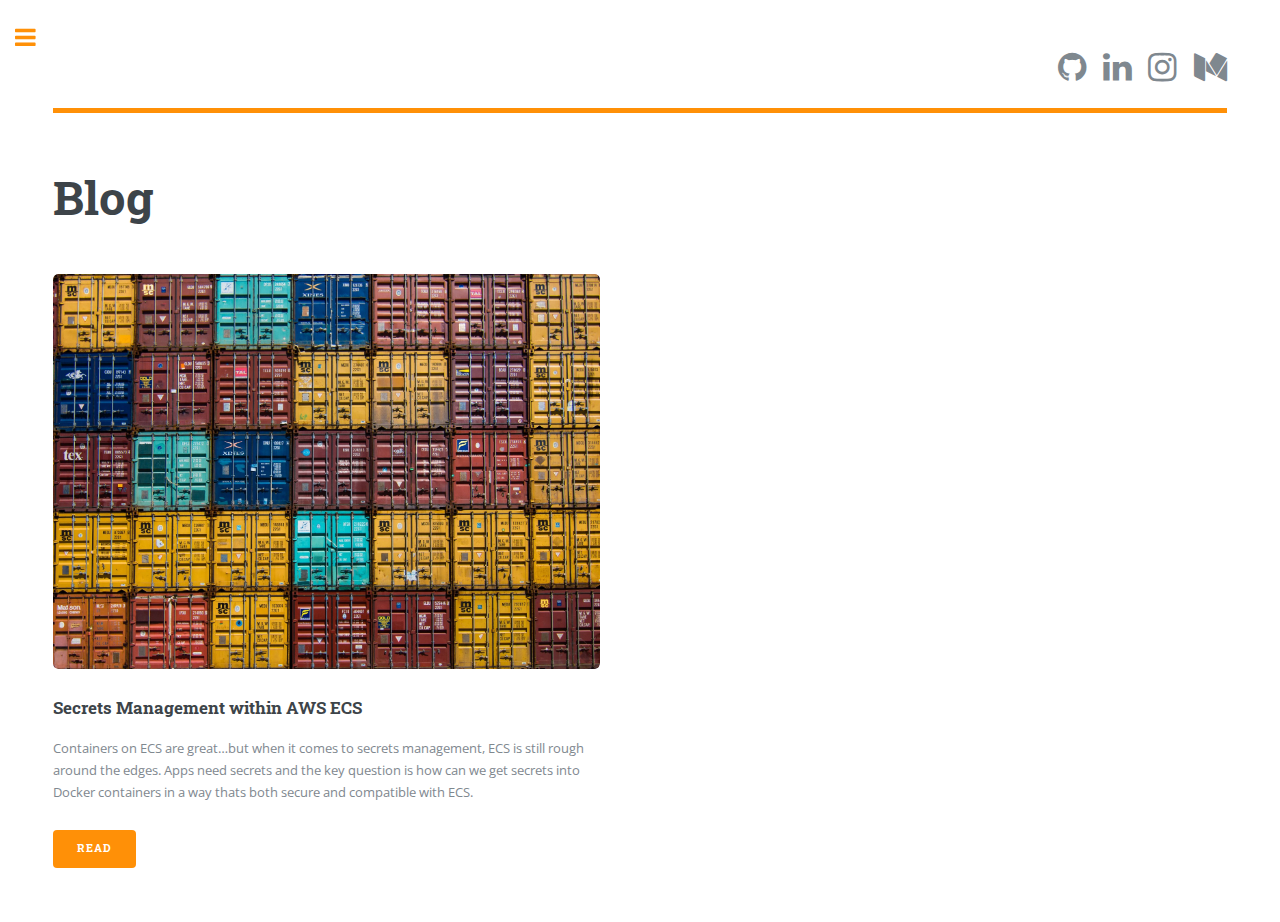
==== commit d70b0221: "use primary buttons and add experience dotpoints" ====
--- a/blog.html
+++ b/blog.html
@@ -39,7 +39,7 @@
 											Containers on ECS are great…but when it comes to secrets management, ECS is still rough around the edges. Apps need secrets and the key question is how can we get secrets into Docker containers in a way thats both secure and compatible with ECS.
 										</p>
 										<ul class="actions">
-											<li><a href="https://hackernoon.com/secrets-management-within-aws-ecs-1b6975819ccd" class="button">Read</a></li>
+											<li><a href="https://hackernoon.com/secrets-management-within-aws-ecs-1b6975819ccd" class="button primary">Read</a></li>
 										</ul>
 									</article>
 								</div>
--- a/assets/css/main.css
+++ b/assets/css/main.css
@@ -1828,6 +1828,7 @@
 		text-decoration: none;
 		border-bottom: none;
 		position: relative;
+		border-radius: 0.6em;
 	}
 
 		.icon:before {
@@ -2485,6 +2486,7 @@
 						height: 8em;
 						line-height: 8em;
 						width: 8em;
+						border-radius: 0.375em;
 					}
 		}
 
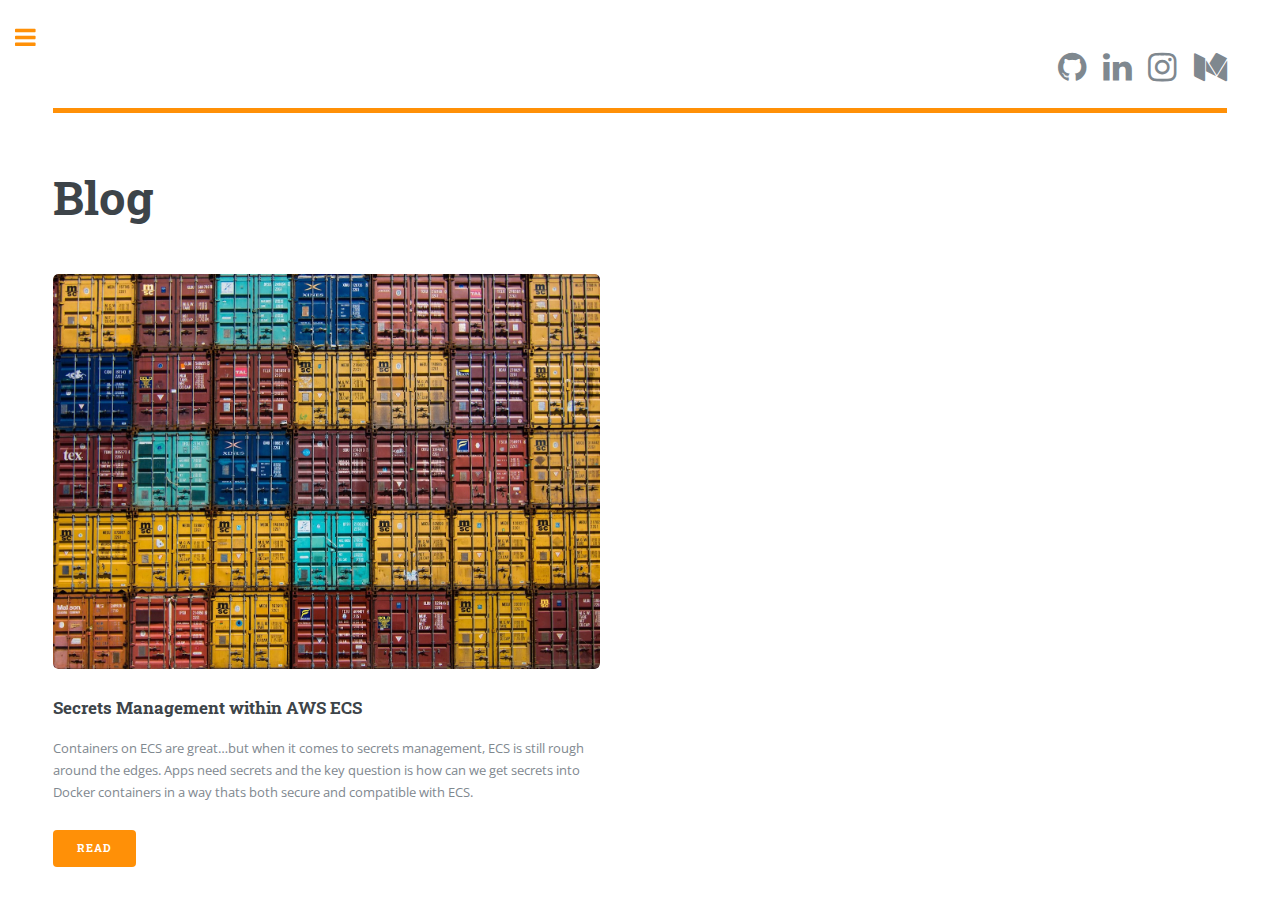
==== commit fac00f63: "Add GA to blog page" ====
--- a/blog.html
+++ b/blog.html
@@ -2,6 +2,15 @@
 
 <html>
 	<head>
+		<!-- Global site tag (gtag.js) - Google Analytics -->
+		<script async src="https://www.googletagmanager.com/gtag/js?id=UA-114341619-1"></script>
+		<script>
+			window.dataLayer = window.dataLayer || [];
+			function gtag(){dataLayer.push(arguments);}
+			gtag('js', new Date());
+			gtag('config', 'UA-114341619-1');
+		</script>
+		
 		<title>Blog - Connor Beardsmore</title>
 		<meta charset="utf-8" />
 		<meta name="viewport" content="width=device-width, initial-scale=1, user-scalable=no" />
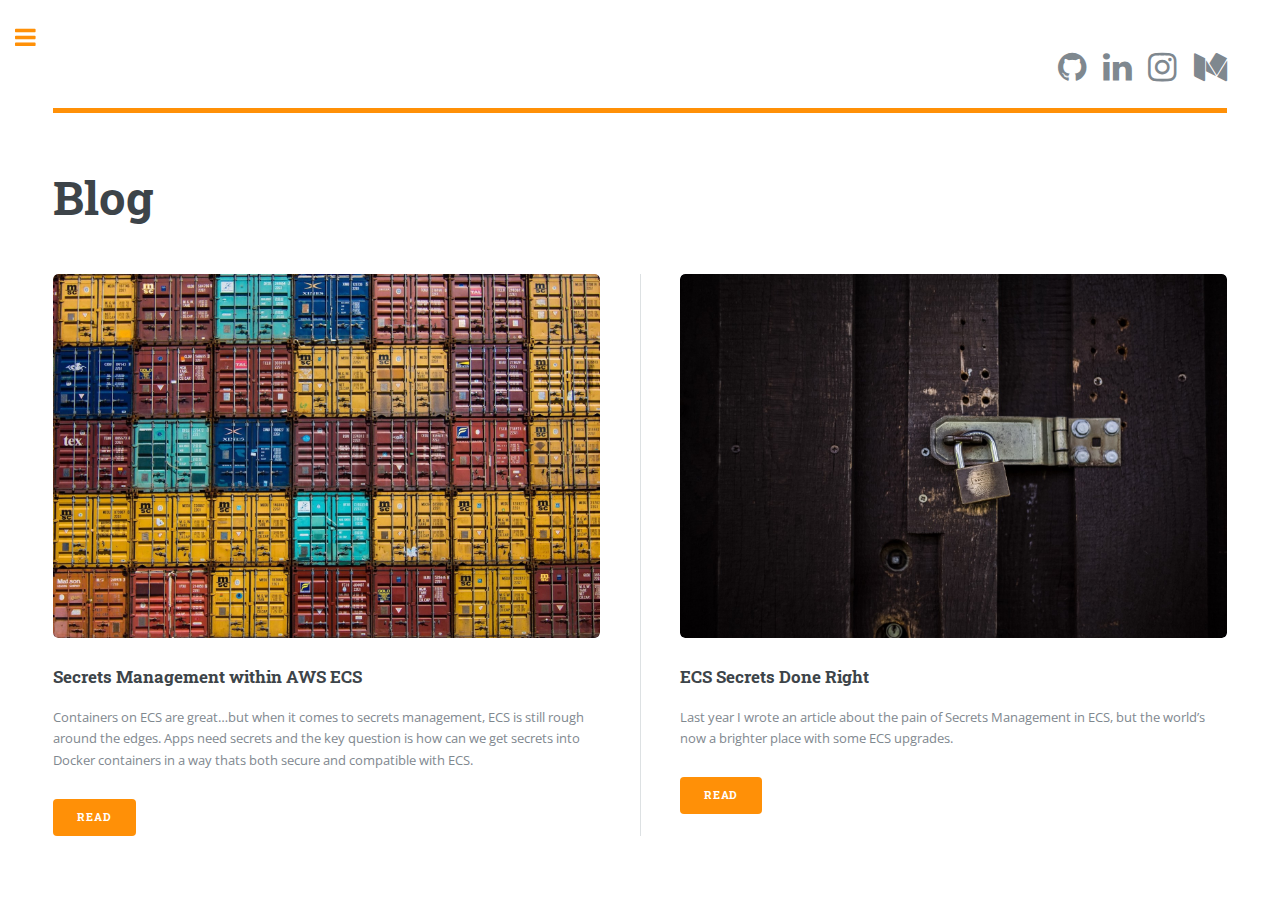
==== commit bcef9c0b: "Add new blog post on ECS part 2" ====
--- a/blog.html
+++ b/blog.html
@@ -51,11 +51,21 @@
 											<li><a href="https://hackernoon.com/secrets-management-within-aws-ecs-1b6975819ccd" class="button primary">Read</a></li>
 										</ul>
 									</article>
+									<article>
+										<a href="https://medium.com/@cbeardsmore/ecs-secrets-done-right-9e094cfa6200" class="image"><img src="images/medium_ecs2.jpeg" alt="" /></a>
+										<h3 >ECS Secrets Done Right</h3>
+										<p>
+											Last year I wrote an article about the pain of Secrets Management in ECS, but the world’s now a brighter place with some ECS upgrades.
+										</p>
+										<ul class="actions">
+											<li><a href="https://medium.com/@cbeardsmore/ecs-secrets-done-right-9e094cfa6200" class="button primary">Read</a></li>
+										</ul>
+									</article>
 								</div>
 							</section>
 						</div>
 					</div>
-
+					
 			<!-- Sidebar -->
 					<div id="sidebar">
 						<div class="inner">
--- a/assets/css/main.css
+++ b/assets/css/main.css
@@ -2744,7 +2744,7 @@
 			}
 
 				#main > .inner > section {
-					padding: 5em 0 3em 0 ;
+					padding: 5em 0 0 0 ;
 				}
 
 		}
@@ -2756,7 +2756,7 @@
 			}
 
 				#main > .inner > section {
-					padding: 4em 0 2em 0 ;
+					padding: 4em 0 0 0 ;
 				}
 
 		}
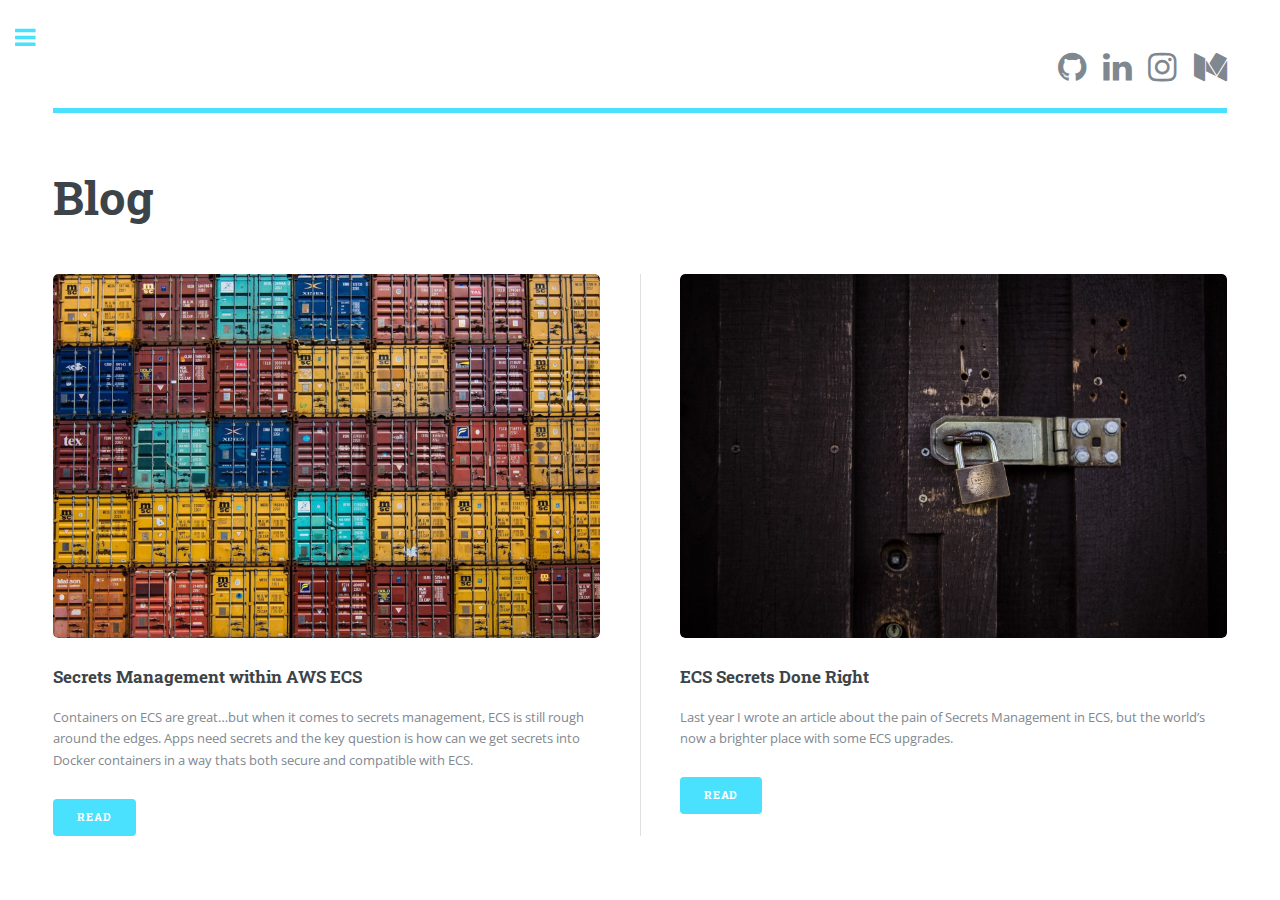
==== commit cd9fc5a4: "Fined sidetab" ====
--- a/blog.html
+++ b/blog.html
@@ -78,6 +78,7 @@
 									<ul>
 										<li><a href="index.html">Homepage</a></li>
 										<li><a href="projects.html">Projects</a></li>
+										<li><a href="fined.html">Fined</a></li>
 										<li><a href="blog.html">Blog</a></li>
 								</nav>
 
--- a/assets/css/main.css
+++ b/assets/css/main.css
@@ -146,14 +146,13 @@
 		-webkit-transition: color 0.2s ease-in-out, border-bottom-color 0.2s ease-in-out;
 		-ms-transition: color 0.2s ease-in-out, border-bottom-color 0.2s ease-in-out;
 		transition: color 0.2s ease-in-out, border-bottom-color 0.2s ease-in-out;
-		border-bottom: dotted 1px;
-		color: #ff9007;
+		color: #4AE1FF;
 		text-decoration: none;
 	}
 
 		a:hover {
-			border-bottom-color: #ff9007;
-			color: #ff9007 !important;
+			border-bottom-color: #4AE1FF;
+			color: #4AE1FF !important;
 		}
 
 			a:hover strong {
@@ -1791,7 +1790,7 @@
 	}
 
 	header.major > :last-child {
-		border-bottom: solid 3px #ff9007;
+		border-bottom: solid 3px #4AE1FF;
 		display: inline-block;
 		margin: 0 0 2em 0;
 		padding: 0 0.75em 0.5em 0;
@@ -2088,7 +2087,7 @@
 			}
 
 			ul.contact li:before {
-				color: #ff9007;
+				color: #4AE1FF;
 				display: inline-block;
 				font-size: 1.5em;
 				height: 1.125em;
@@ -2147,7 +2146,7 @@
 			}
 
 				ul.pagination li > .page.active {
-					background-color: #ff9007;
+					background-color: #4AE1FF;
 					color: #ffffff !important;
 				}
 
@@ -2265,8 +2264,8 @@
 		background-color: transparent;
 		border-radius: 0.375em;
 		border: 0;
-		box-shadow: inset 0 0 0 2px #ff9007;
-		color: #ff9007 !important;
+		box-shadow: inset 0 0 0 2px #4AE1FF;
+		color: #4AE1FF !important;
 		cursor: pointer;
 		display: inline-block;
 		font-family: "Roboto Slab", serif;
@@ -2337,7 +2336,7 @@
 		input[type="button"].primary,
 		button.primary,
 		.button.primary {
-			background-color: #ff9007;
+			background-color: #4AE1FF;
 			box-shadow: none;
 			color: #ffffff !important;
 		}
@@ -2347,7 +2346,7 @@
 			input[type="button"].primary:hover,
 			button.primary:hover,
 			.button.primary:hover {
-				background-color: #f67878;
+				background-color: #2258B0;
 			}
 
 			input[type="submit"].primary:active,
@@ -2355,7 +2354,7 @@
 			input[type="button"].primary:active,
 			button.primary:active,
 			.button.primary:active {
-				background-color: #f45c5c;
+				background-color: #2258B0;
 			}
 
 		input[type="submit"].disabled, input[type="submit"]:disabled,
@@ -3031,7 +3030,7 @@
 		display: -webkit-flex;
 		display: -ms-flex;
 		display: flex;
-		border-bottom: solid 5px #ff9007;
+		border-bottom: solid 5px #4AE1FF;
 		padding: 3em 0 1em 0;
 		position: relative;
 	}
@@ -3080,7 +3079,7 @@
 					line-height: 5em;
 					position: absolute;
 					right: -0.5em;
-					top: 0;
+					top: 2em;
 				}
 
 		}
@@ -3216,7 +3215,7 @@
 		}
 
 			#menu ul a:hover, #menu ul span:hover {
-				color: #ff9007;
+				color: #4AE1FF;
 			}
 
 			#menu ul a.opener, #menu ul span.opener {
@@ -3250,7 +3249,7 @@
 				}
 
 				#menu ul a.opener:hover:before, #menu ul span.opener:hover:before {
-					color: #ff9007;
+					color: #4AE1FF;
 				}
 
 				#menu ul a.opener.active + ul, #menu ul span.opener.active + ul {
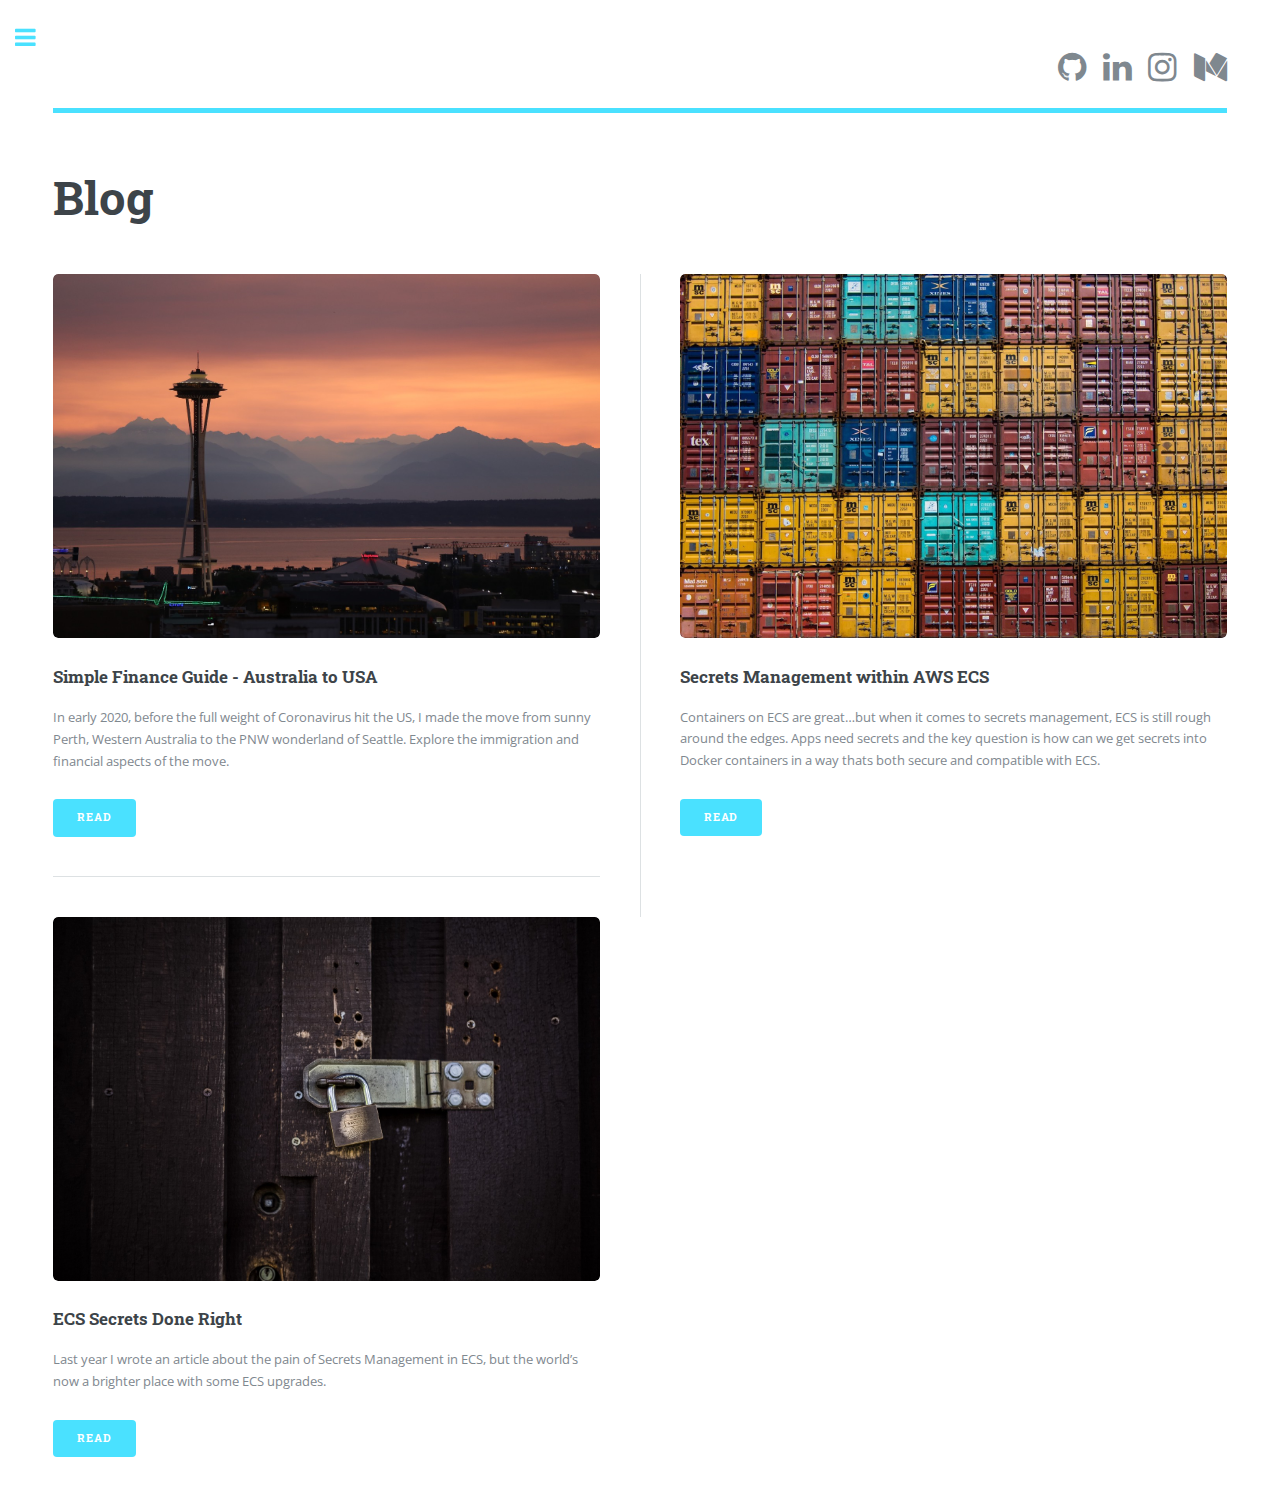
==== commit 5a197608: "Add new medium post for simple finance guide" ====
--- a/blog.html
+++ b/blog.html
@@ -41,6 +41,16 @@
 									<h1>Blog</h1>
 								</header>
 								<div class="posts">
+									<article>
+										<a href="https://medium.com/@cbeardsmore/simple-finance-guide-australia-to-usa-251b941d096b" class="image"><img src="images/seattle_sunset.jpeg" alt="" /></a>
+										<h3 >Simple Finance Guide - Australia to USA</h3>
+										<p>
+											In early 2020, before the full weight of Coronavirus hit the US, I made the move from sunny Perth, Western Australia to the PNW wonderland of Seattle. Explore the immigration and financial aspects of the move.
+										</p>
+										<ul class="actions">
+											<li><a href="https://medium.com/@cbeardsmore/ecs-secrets-done-right-9e094cfa6200" class="button primary">Read</a></li>
+										</ul>
+									</article>
 									<article>
 										<a href="https://hackernoon.com/secrets-management-within-aws-ecs-1b6975819ccd" class="image"><img src="images/medium_ecs.jpeg" alt="" /></a>
 										<h3 >Secrets Management within AWS ECS</h3>
